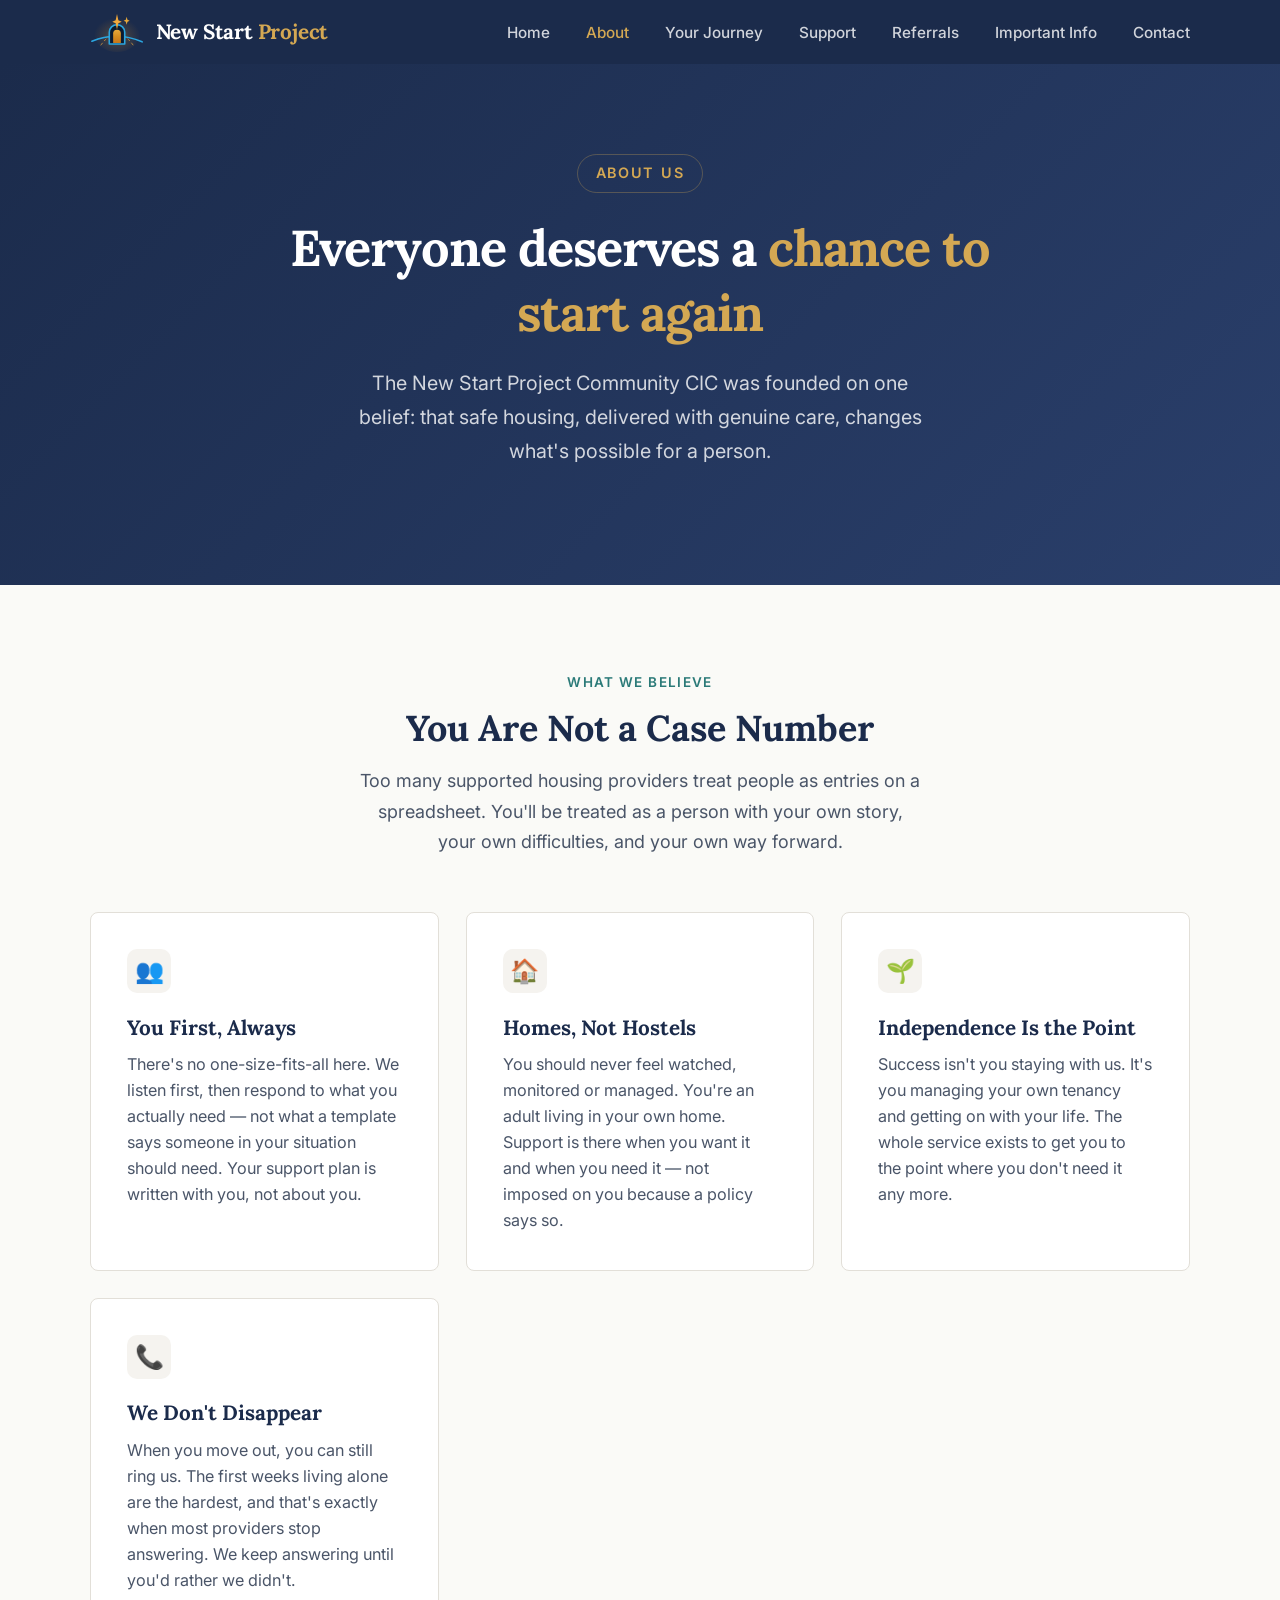
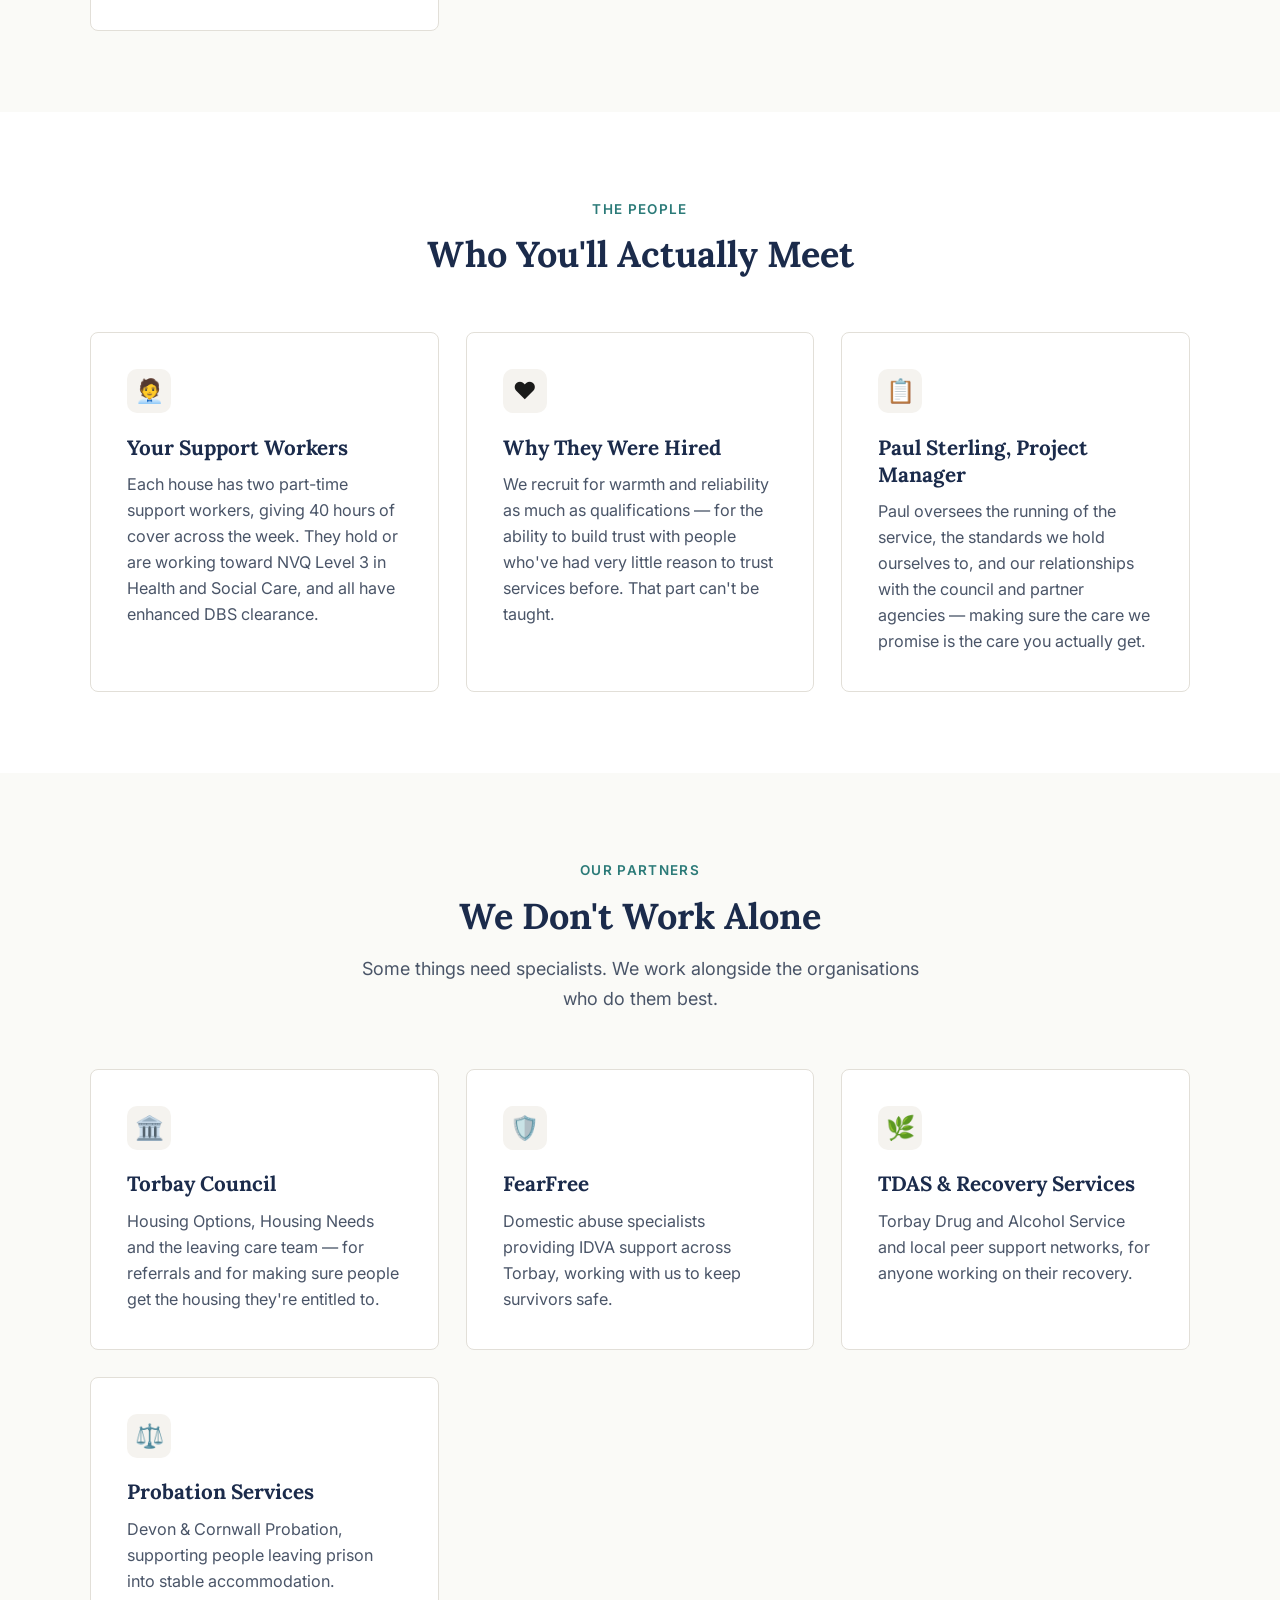
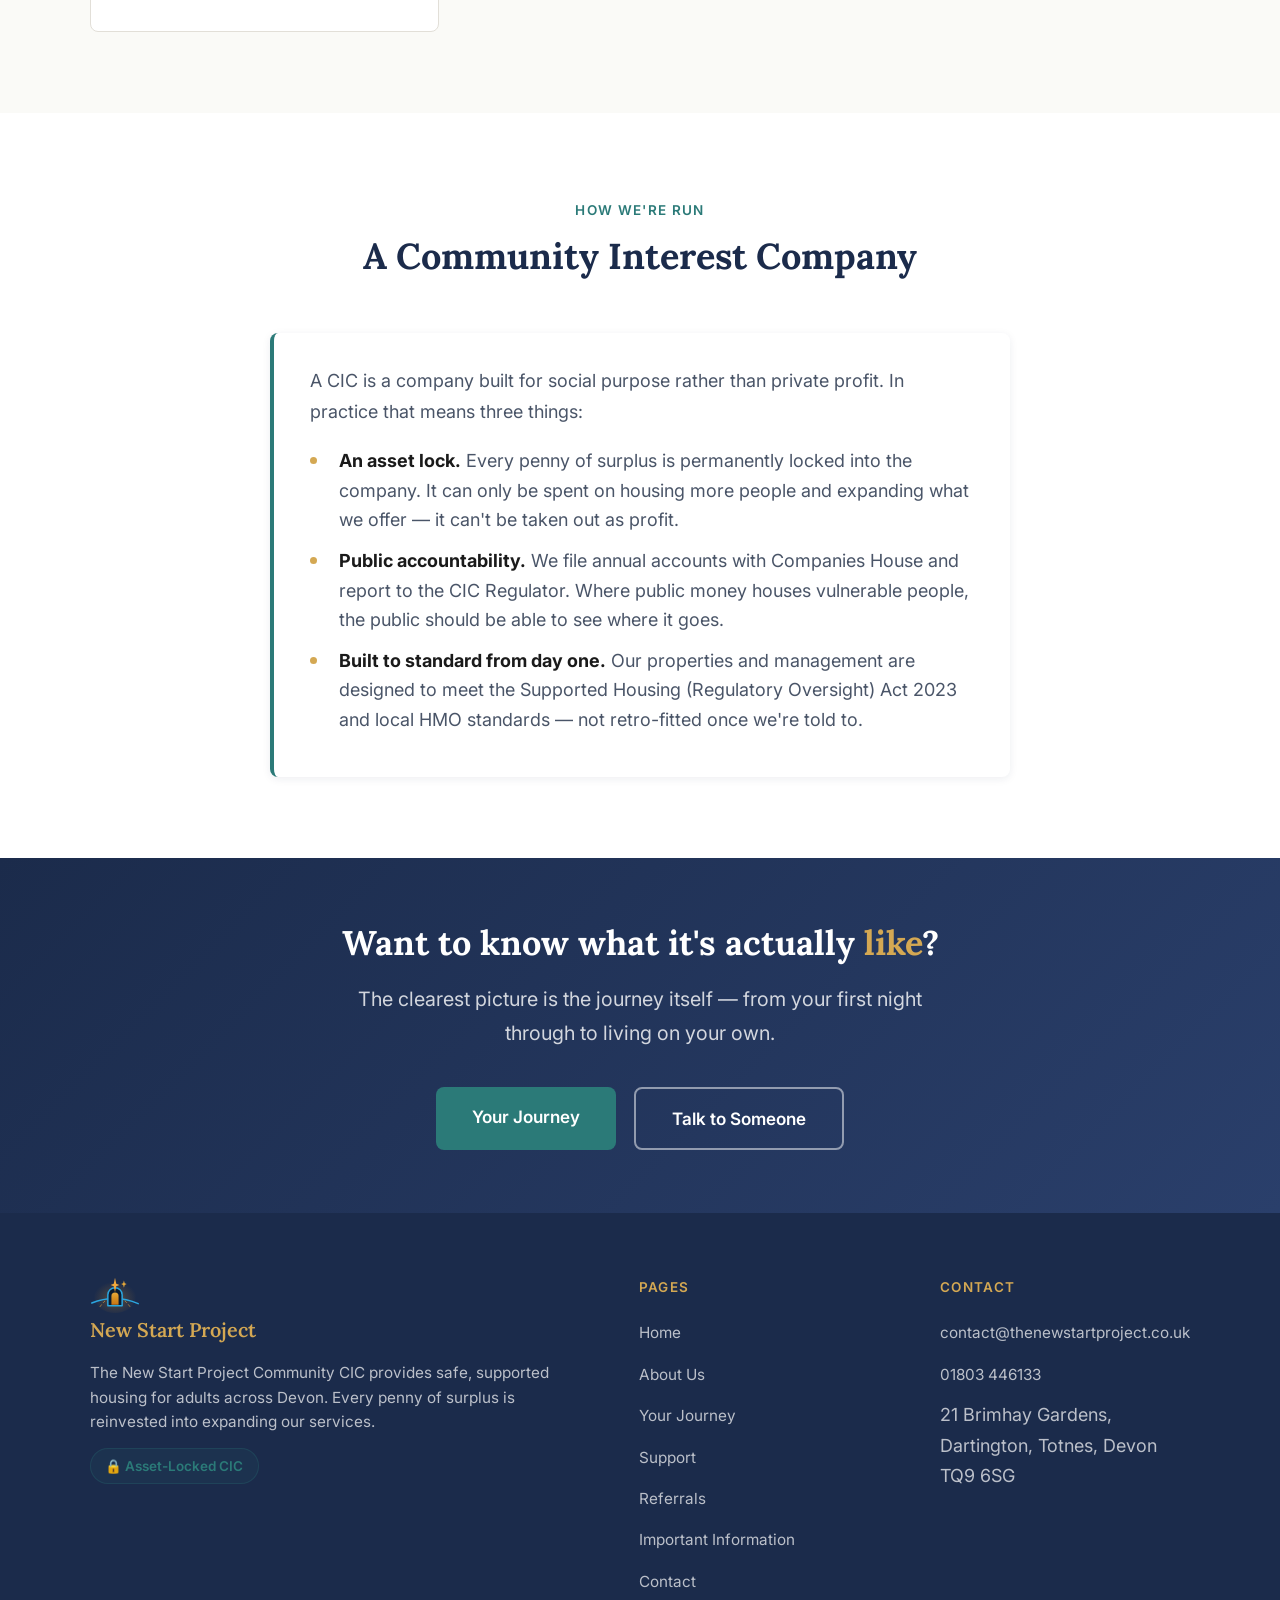
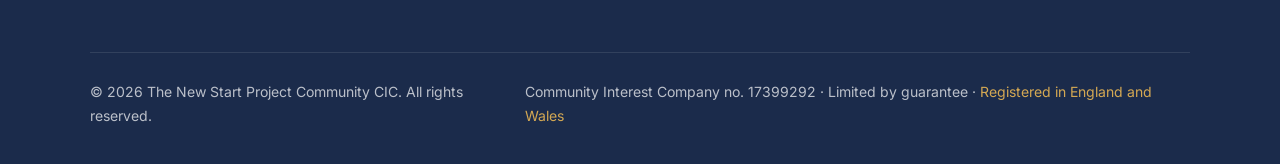
==== about.html @ a20c31a6 "Add files via upload" ====
<!DOCTYPE html>
<html lang="en">
<head>
  <meta charset="UTF-8">
  <meta name="viewport" content="width=device-width, initial-scale=1.0">
  <title>About Us | The New Start Project Community CIC</title>
  <meta name="description" content="Who we are, what we believe, and how we are run. A Community Interest Company providing supported housing for adults across Devon.">
  <link rel="stylesheet" href="style.css">
</head>
<body>

  <nav class="site-nav">
    <div class="nav-inner">
      <a href="index.html" class="nav-brand">
        <img src="logo.svg" alt="" class="brand-mark">
        <span class="brand-text">New Start <span class="brand-accent">Project</span></span>
      </a>
      <button class="nav-toggle" onclick="document.querySelector('.nav-links').classList.toggle('open')" aria-label="Menu">
        <span></span><span></span><span></span>
      </button>
      <ul class="nav-links">
        <li><a href="index.html">Home</a></li>
        <li><a href="about.html" class="active">About</a></li>
        <li><a href="journey.html">Your Journey</a></li>
        <li><a href="services.html">Support</a></li>
        <li><a href="referrals.html">Referrals</a></li>
        <li><a href="important-information.html">Important Info</a></li>
        <li><a href="contact.html">Contact</a></li>
      </ul>
    </div>
  </nav>

  <section class="hero">
    <div class="hero-inner">
      <div class="hero-tag">About Us</div>
      <h1>Everyone deserves a <em>chance to start again</em></h1>
      <p>The New Start Project Community CIC was founded on one belief: that safe housing, delivered with genuine care, changes what's possible for a person.</p>
    </div>
  </section>

  <div class="section">
    <div class="section-inner">
      <div class="section-header">
        <div class="section-label">What We Believe</div>
        <h2>You Are Not a Case Number</h2>
        <p>Too many supported housing providers treat people as entries on a spreadsheet. You'll be treated as a person with your own story, your own difficulties, and your own way forward.</p>
      </div>
      <div class="cards-grid">
        <div class="card">
          <div class="card-icon">👥</div>
          <h3>You First, Always</h3>
          <p>There's no one-size-fits-all here. We listen first, then respond to what you actually need — not what a template says someone in your situation should need. Your support plan is written with you, not about you.</p>
        </div>
        <div class="card">
          <div class="card-icon">🏠</div>
          <h3>Homes, Not Hostels</h3>
          <p>You should never feel watched, monitored or managed. You're an adult living in your own home. Support is there when you want it and when you need it — not imposed on you because a policy says so.</p>
        </div>
        <div class="card">
          <div class="card-icon">🌱</div>
          <h3>Independence Is the Point</h3>
          <p>Success isn't you staying with us. It's you managing your own tenancy and getting on with your life. The whole service exists to get you to the point where you don't need it any more.</p>
        </div>
        <div class="card">
          <div class="card-icon">📞</div>
          <h3>We Don't Disappear</h3>
          <p>When you move out, you can still ring us. The first weeks living alone are the hardest, and that's exactly when most providers stop answering. We keep answering until you'd rather we didn't.</p>
        </div>
      </div>
    </div>
  </div>

  <div class="section section-alt">
    <div class="section-inner">
      <div class="section-header">
        <div class="section-label">The People</div>
        <h2>Who You'll Actually Meet</h2>
      </div>
      <div class="cards-grid">
        <div class="card">
          <div class="card-icon">🧑‍💼</div>
          <h3>Your Support Workers</h3>
          <p>Each house has two part-time support workers, giving 40 hours of cover across the week. They hold or are working toward NVQ Level 3 in Health and Social Care, and all have enhanced DBS clearance.</p>
        </div>
        <div class="card">
          <div class="card-icon">❤️</div>
          <h3>Why They Were Hired</h3>
          <p>We recruit for warmth and reliability as much as qualifications — for the ability to build trust with people who've had very little reason to trust services before. That part can't be taught.</p>
        </div>
        <div class="card">
          <div class="card-icon">📋</div>
          <h3>Paul Sterling, Project Manager</h3>
          <p>Paul oversees the running of the service, the standards we hold ourselves to, and our relationships with the council and partner agencies — making sure the care we promise is the care you actually get.</p>
        </div>
      </div>
    </div>
  </div>

  <div class="section">
    <div class="section-inner">
      <div class="section-header">
        <div class="section-label">Our Partners</div>
        <h2>We Don't Work Alone</h2>
        <p>Some things need specialists. We work alongside the organisations who do them best.</p>
      </div>
      <div class="cards-grid">
        <div class="card">
          <div class="card-icon">🏛️</div>
          <h3>Torbay Council</h3>
          <p>Housing Options, Housing Needs and the leaving care team — for referrals and for making sure people get the housing they're entitled to.</p>
        </div>
        <div class="card">
          <div class="card-icon">🛡️</div>
          <h3>FearFree</h3>
          <p>Domestic abuse specialists providing IDVA support across Torbay, working with us to keep survivors safe.</p>
        </div>
        <div class="card">
          <div class="card-icon">🌿</div>
          <h3>TDAS &amp; Recovery Services</h3>
          <p>Torbay Drug and Alcohol Service and local peer support networks, for anyone working on their recovery.</p>
        </div>
        <div class="card">
          <div class="card-icon">⚖️</div>
          <h3>Probation Services</h3>
          <p>Devon &amp; Cornwall Probation, supporting people leaving prison into stable accommodation.</p>
        </div>
      </div>
    </div>
  </div>

  <div class="section section-alt">
    <div class="section-inner">
      <div class="section-header">
        <div class="section-label">How We're Run</div>
        <h2>A Community Interest Company</h2>
      </div>
      <div class="callout">
        <p>A CIC is a company built for social purpose rather than private profit. In practice that means three things:</p>
        <ul class="stage-list">
          <li><strong>An asset lock.</strong> Every penny of surplus is permanently locked into the company. It can only be spent on housing more people and expanding what we offer — it can't be taken out as profit.</li>
          <li><strong>Public accountability.</strong> We file annual accounts with Companies House and report to the CIC Regulator. Where public money houses vulnerable people, the public should be able to see where it goes.</li>
          <li><strong>Built to standard from day one.</strong> Our properties and management are designed to meet the Supported Housing (Regulatory Oversight) Act 2023 and local HMO standards — not retro-fitted once we're told to.</li>
        </ul>
      </div>
    </div>
  </div>

  <section class="hero" style="padding: 3.5rem 0;">
    <div class="hero-inner">
      <h2>Want to know what it's actually <em>like</em>?</h2>
      <p>The clearest picture is the journey itself — from your first night through to living on your own.</p>
      <div class="hero-buttons">
        <a href="journey.html" class="hero-cta">Your Journey</a>
        <a href="contact.html" class="hero-cta-outline">Talk to Someone</a>
      </div>
    </div>
  </section>

  <footer class="site-footer">
    <div class="footer-inner">
      <div class="footer-grid">
        <div>
          <div class="footer-brand">
            <img src="logo.svg" alt="" class="brand-mark">
            <span>New Start <span class="brand-accent">Project</span></span>
          </div>
          <p class="footer-desc">The New Start Project Community CIC provides safe, supported housing for adults across Devon. Every penny of surplus is reinvested into expanding our services.</p>
          <div class="cic-badge" style="margin-top: 0.75rem;">🔒 Asset-Locked CIC</div>
        </div>
        <div>
          <div class="footer-heading">Pages</div>
          <ul class="footer-links">
            <li><a href="index.html">Home</a></li>
            <li><a href="about.html">About Us</a></li>
            <li><a href="journey.html">Your Journey</a></li>
            <li><a href="services.html">Support</a></li>
            <li><a href="referrals.html">Referrals</a></li>
            <li><a href="important-information.html">Important Information</a></li>
            <li><a href="contact.html">Contact</a></li>
          </ul>
        </div>
        <div>
          <div class="footer-heading">Contact</div>
          <ul class="footer-links">
            <li><a href="mailto:contact@thenewstartproject.co.uk">contact@thenewstartproject.co.uk</a></li>
            <li><a href="tel:01803446133">01803 446133</a></li>
            <li>21 Brimhay Gardens, Dartington, Totnes, Devon TQ9 6SG</li>
          </ul>
        </div>
      </div>
      <div class="footer-bottom">
        <div>&copy; 2026 The New Start Project Community CIC. All rights reserved.</div>
        <div>Community Interest Company no. 17399292 &middot; Limited by guarantee &middot; <span>Registered in England and Wales</span></div>
      </div>
    </div>
  </footer>

</body>
</html>
---- style.css ----
/* ========================================
   The New Start Project — Core Styles
   Adapted from Employment Law Simplified
   ======================================== */

@import url('https://fonts.googleapis.com/css2?family=Lora:wght@400;500;600;700&family=Inter:wght@400;500;600&display=swap');

:root {
  --navy: #1B2B4B;
  --navy-light: #2A3F6B;
  --teal: #2B7A78;
  --teal-light: #3AAFA9;
  --gold: #D4A853;
  --warm-bg: #FAFAF7;
  --warm-card: #F5F3EF;
  --text-primary: #1A1A1A;
  --text-secondary: #4A5568;
  --text-light: #718096;
  --white: #FFFFFF;
  --border: #E2DFD8;
  --shadow: 0 2px 8px rgba(27,43,75,0.08);
  --shadow-lg: 0 8px 24px rgba(27,43,75,0.12);
  --radius: 8px;
  --max-width: 1100px;
}

*, *::before, *::after { box-sizing: border-box; margin: 0; padding: 0; }
html { font-size: 18px; scroll-behavior: smooth; }

body {
  font-family: 'Inter', -apple-system, BlinkMacSystemFont, sans-serif;
  color: var(--text-primary);
  background: var(--warm-bg);
  line-height: 1.7;
  -webkit-font-smoothing: antialiased;
}

h1, h2, h3, h4 { font-family: 'Lora', Georgia, serif; line-height: 1.3; color: var(--navy); }
a { color: var(--teal); text-decoration: none; transition: color 0.2s; }
a:hover { color: var(--teal-light); }
img { max-width: 100%; height: auto; }

/* ---- NAV ---- */

.site-nav {
  background: var(--navy);
  padding: 0 2rem;
  position: sticky;
  top: 0;
  z-index: 100;
}

.nav-inner {
  max-width: var(--max-width);
  margin: 0 auto;
  display: flex;
  align-items: center;
  justify-content: space-between;
  height: 64px;
}

.nav-brand {
  font-family: 'Lora', Georgia, serif;
  color: var(--white);
  font-size: 1.15rem;
  font-weight: 600;
  text-decoration: none;
}

.nav-brand span { color: var(--gold); }

.nav-links { display: flex; gap: 2rem; list-style: none; }

.nav-links a {
  color: rgba(255,255,255,0.8);
  font-size: 0.85rem;
  font-weight: 500;
  transition: color 0.2s;
}

.nav-links a:hover, .nav-links a.active { color: var(--gold); }

.nav-toggle { display: none; background: none; border: none; cursor: pointer; padding: 0.5rem; }
.nav-toggle span { display: block; width: 22px; height: 2px; background: var(--white); margin: 5px 0; }

/* ---- HERO ---- */

.hero {
  background: linear-gradient(135deg, var(--navy) 0%, var(--navy-light) 100%);
  padding: 5rem 2rem 4.5rem;
  text-align: center;
}

.hero-inner { max-width: 720px; margin: 0 auto; }

.hero-tag {
  display: inline-block;
  color: var(--gold);
  font-size: 0.8rem;
  font-weight: 600;
  letter-spacing: 0.12em;
  text-transform: uppercase;
  margin-bottom: 1.2rem;
  border: 1px solid rgba(212,168,83,0.3);
  padding: 0.35rem 1rem;
  border-radius: 20px;
}

.hero h1 {
  color: var(--white);
  font-size: 2.8rem;
  font-weight: 700;
  margin-bottom: 1.2rem;
  letter-spacing: -0.02em;
}

.hero h1 em {
  font-style: normal;
  color: var(--gold);
}

.hero p {
  color: rgba(255,255,255,0.8);
  font-size: 1.1rem;
  line-height: 1.7;
  max-width: 580px;
  margin: 0 auto 2rem;
}

.hero-cta {
  display: inline-block;
  background: var(--teal);
  color: var(--white);
  padding: 0.85rem 2rem;
  border-radius: var(--radius);
  font-weight: 600;
  font-size: 0.95rem;
  transition: background 0.2s, transform 0.2s;
  border: none;
  cursor: pointer;
}

.hero-cta:hover { background: var(--teal-light); color: var(--white); transform: translateY(-1px); }

.hero-cta-outline {
  display: inline-block;
  color: var(--white);
  padding: 0.85rem 2rem;
  border-radius: var(--radius);
  font-weight: 600;
  font-size: 0.95rem;
  border: 2px solid rgba(255,255,255,0.5);
  transition: border-color 0.2s, color 0.2s;
}

.hero-cta-outline:hover { border-color: var(--gold); color: var(--gold); }

.hero-buttons { display: flex; gap: 1rem; justify-content: center; flex-wrap: wrap; }

/* ---- SECTIONS ---- */

.section { padding: 4.5rem 2rem; }
.section-alt { background: var(--white); }
.section-inner { max-width: var(--max-width); margin: 0 auto; }
/* contact.html and referrals.html wrap their content in .container */
.container { max-width: var(--max-width); margin: 0 auto; padding: 0 2rem; }

.section-header { text-align: center; margin-bottom: 3rem; }
.section-header h2 { font-size: 2rem; margin-bottom: 0.8rem; }
.section-header p { color: var(--text-secondary); font-size: 1rem; max-width: 560px; margin: 0 auto; }

.section-label {
  display: inline-block;
  color: var(--teal);
  font-size: 0.75rem;
  font-weight: 600;
  letter-spacing: 0.1em;
  text-transform: uppercase;
  margin-bottom: 0.6rem;
}

/* ---- CARDS ---- */

.cards-grid {
  display: grid;
  grid-template-columns: repeat(auto-fit, minmax(300px, 1fr));
  gap: 1.5rem;
}

.card {
  background: var(--white);
  border: 1px solid var(--border);
  border-radius: var(--radius);
  padding: 2rem;
  transition: box-shadow 0.2s, transform 0.2s;
}

.card:hover { box-shadow: var(--shadow-lg); transform: translateY(-2px); }

.card-icon {
  width: 44px;
  height: 44px;
  background: var(--warm-card);
  border-radius: 10px;
  display: flex;
  align-items: center;
  justify-content: center;
  margin-bottom: 1.2rem;
  font-size: 1.3rem;
}

.card h3 { font-size: 1.15rem; margin-bottom: 0.6rem; color: var(--navy); }
.card p { color: var(--text-secondary); font-size: 0.9rem; line-height: 1.6; }

/* ---- STATS ---- */

.stats-row {
  display: grid;
  grid-template-columns: repeat(auto-fit, minmax(200px, 1fr));
  gap: 1.5rem;
}

.stat { text-align: center; padding: 1.5rem; }
.stat-number { font-family: 'Lora', Georgia, serif; font-size: 2.5rem; font-weight: 700; color: var(--teal); line-height: 1; margin-bottom: 0.25rem; }
.stat-label { color: var(--text-secondary); font-size: 0.85rem; }

/* ---- FEATURES ---- */

.feature-list {
  display: grid;
  grid-template-columns: repeat(auto-fit, minmax(280px, 1fr));
  gap: 2rem;
}

.feature { display: flex; gap: 1rem; }
.feature-marker { flex-shrink: 0; width: 8px; height: 8px; background: var(--teal); border-radius: 50%; margin-top: 0.55rem; }
.feature h4 { font-family: 'Lora', Georgia, serif; font-size: 1rem; margin-bottom: 0.25rem; color: var(--navy); }
.feature p { color: var(--text-secondary); font-size: 0.9rem; margin: 0; line-height: 1.6; }

/* ---- PROCESS STEPS ---- */

.process-steps {
  display: grid;
  grid-template-columns: repeat(auto-fit, minmax(220px, 1fr));
  gap: 1.5rem;
}

.step { text-align: center; padding: 1.5rem; }
.step-number {
  width: 44px; height: 44px;
  background: var(--teal);
  color: var(--white);
  border-radius: 50%;
  display: flex; align-items: center; justify-content: center;
  font-weight: 700; font-family: 'Lora', Georgia, serif;
  font-size: 1.1rem;
  margin: 0 auto 1rem;
}
.step h4 { font-family: 'Lora', Georgia, serif; margin-bottom: 0.5rem; }
.step p { color: var(--text-secondary); font-size: 0.9rem; }

/* ---- CONTACT ---- */

.contact-grid { display: grid; grid-template-columns: 1fr 1fr; gap: 2rem; }

.contact-info-block { display: flex; gap: 1rem; margin-bottom: 1.5rem; }
.contact-icon {
  flex-shrink: 0; width: 44px; height: 44px;
  background: var(--warm-card);
  border-radius: 10px;
  display: flex; align-items: center; justify-content: center;
  font-size: 1.2rem;
}
.contact-info-block h4 { font-family: 'Lora', Georgia, serif; font-size: 0.95rem; margin-bottom: 0.15rem; }
.contact-info-block p { color: var(--text-secondary); font-size: 0.9rem; margin: 0; }

.contact-form input,
.contact-form textarea,
.contact-form select {
  width: 100%; padding: 0.75rem 1rem;
  border: 1px solid var(--border); border-radius: var(--radius);
  font-family: inherit; font-size: 0.95rem;
  margin-bottom: 1rem; background: var(--white);
}
.contact-form input:focus, .contact-form textarea:focus, .contact-form select:focus { outline: none; border-color: var(--teal); }
.contact-form textarea { min-height: 120px; resize: vertical; }

/* ---- FOOTER ---- */

.site-footer {
  background: var(--navy);
  color: rgba(255,255,255,0.7);
  padding: 3.5rem 2rem 2rem;
}

.footer-inner { max-width: var(--max-width); margin: 0 auto; }

.footer-grid {
  display: grid;
  grid-template-columns: 2fr 1fr 1fr;
  gap: 3rem;
  margin-bottom: 2.5rem;
}

.footer-brand {
  font-family: 'Lora', Georgia, serif;
  font-size: 1.1rem; font-weight: 600;
  color: var(--white); margin-bottom: 0.8rem;
}
.footer-brand span { color: var(--gold); }
.footer-desc { font-size: 0.85rem; line-height: 1.6; }

.footer-heading {
  font-family: 'Inter', sans-serif;
  font-size: 0.75rem; font-weight: 600;
  letter-spacing: 0.1em; text-transform: uppercase;
  color: var(--gold); margin-bottom: 1rem;
}

.footer-links { list-style: none; }
.footer-links li { margin-bottom: 0.6rem; }
.footer-links a { color: rgba(255,255,255,0.7); font-size: 0.85rem; }
.footer-links a:hover { color: var(--gold); }

.footer-bottom {
  border-top: 1px solid rgba(255,255,255,0.1);
  padding-top: 1.5rem;
  display: flex; justify-content: space-between;
  font-size: 0.78rem;
}
.footer-bottom span { color: var(--gold); }

.cic-badge {
  display: inline-flex; align-items: center; gap: 0.4rem;
  background: rgba(43,122,120,0.1);
  border: 1px solid rgba(43,122,120,0.25);
  color: var(--teal);
  padding: 0.3rem 0.8rem; border-radius: 50px;
  font-size: 0.75rem; font-weight: 600;
}

/* ---- RESPONSIVE ---- */

@media (max-width: 768px) {
  html { font-size: 16px; }
  .nav-links { display: none; }
  .nav-toggle { display: block; }
  .nav-links.open {
    display: flex; flex-direction: column;
    position: absolute; top: 64px; left: 0; right: 0;
    background: var(--navy);
    padding: 1rem 2rem 1.5rem; gap: 0.8rem;
    border-top: 1px solid rgba(255,255,255,0.1);
  }
  .hero { padding: 3.5rem 1.5rem 3rem; }
  .hero h1 { font-size: 2rem; }
  .section { padding: 3rem 1.5rem; }
  .cards-grid { grid-template-columns: 1fr; }
  .contact-grid { grid-template-columns: 1fr; }
  .footer-grid { grid-template-columns: 1fr; }
  .footer-bottom { flex-direction: column; gap: 0.5rem; }
}

/* ---- LEGACY NAV SUPPORT ---- */
header { background: var(--navy); position: sticky; top: 0; z-index: 100; }
.nav-container { max-width: var(--max-width); margin: 0 auto; padding: 0 2rem; display: flex; align-items: center; justify-content: space-between; height: 64px; }
.logo { display: flex; align-items: center; gap: 0.75rem; text-decoration: none; }
.logo-icon { width: 38px; height: 38px; background: var(--gold); border-radius: 50%; display: flex; align-items: center; justify-content: center; font-weight: 800; color: var(--navy); font-size: 1.1rem; }
.logo-text { color: var(--white); font-family: 'Lora', Georgia, serif; font-weight: 600; font-size: 1.15rem; }
.logo-text span { color: var(--gold); }
nav ul { display: flex; gap: 2rem; list-style: none; }
nav a { color: rgba(255,255,255,0.8); font-size: 0.85rem; font-weight: 500; }
nav a:hover, nav a.active { color: var(--gold); }

/* ---- LEGACY LAYOUT SUPPORT ---- */
.hero-badge { display: inline-block; color: var(--gold); font-size: 0.8rem; font-weight: 600; letter-spacing: 0.12em; text-transform: uppercase; margin-bottom: 1.2rem; border: 1px solid rgba(212,168,83,0.3); padding: 0.35rem 1rem; border-radius: 20px; }
.btn { display: inline-block; padding: 0.85rem 2rem; border-radius: var(--radius); font-weight: 600; font-size: 0.95rem; cursor: pointer; border: none; text-decoration: none; }
.btn-primary { background: var(--teal); color: var(--white); }
.btn-primary:hover { background: var(--teal-light); color: var(--white); }
.btn-outline { background: transparent; color: var(--white); border: 2px solid rgba(255,255,255,0.5); }
.btn-outline:hover { border-color: var(--gold); color: var(--gold); }
.btn-group { display: flex; gap: 1rem; justify-content: center; flex-wrap: wrap; }
/* :not(.hero) is essential. Without it this rule outranks .hero
   (specificity 0,1,1 vs 0,1,0) and paints the navy hero white,
   making the white hero heading invisible on every page. */
section:nth-child(even):not(.hero) { background: var(--white); }
.card-grid { display: grid; grid-template-columns: repeat(auto-fit, minmax(300px, 1fr)); gap: 1.5rem; margin-top: 2rem; }
footer ul { list-style: none; }
footer li { margin-bottom: 0.6rem; }
footer li a { color: rgba(255,255,255,0.7); font-size: 0.85rem; }
footer li a:hover { color: var(--gold); }
footer h4 { color: var(--gold); font-family: 'Inter', sans-serif; font-size: 0.75rem; font-weight: 600; letter-spacing: 0.1em; text-transform: uppercase; margin-bottom: 1rem; }
.footer-grid { display: grid; grid-template-columns: 2fr 1fr 1fr; gap: 3rem; margin-bottom: 2.5rem; }
.footer-bottom { border-top: 1px solid rgba(255,255,255,0.1); padding-top: 1.5rem; display: flex; justify-content: space-between; font-size: 0.78rem; }
.footer-bottom span { color: var(--gold); }
.footer-brand p { font-size: 0.85rem; margin-top: 0.75rem; line-height: 1.6; }

/* ==========================================================
   Added: logo/brand mark, resident journey, callouts
   ========================================================== */

/* ---- Brand mark ---- */
.nav-brand { display: flex; align-items: center; gap: 0.65rem; text-decoration: none; }
/* The brand mark is wider than tall (168x126 viewBox), so it needs a
   landscape slot rather than the old square one. */
.brand-mark { width: 54px; height: 40px; display: block; flex-shrink: 0; object-fit: contain; }
/* .nav-brand span is already gold elsewhere, so these need equal-or-higher
   specificity to keep the first two words white. */
.nav-brand .brand-text { font-family: 'Lora', Georgia, serif; font-weight: 700; font-size: 1.15rem; color: var(--white); letter-spacing: -0.01em; }
.nav-brand .brand-accent, .footer-brand .brand-accent { color: var(--gold); }
/* FOOTER BACKGROUND FIX
   contact.html and referrals.html use a plain <footer> element, but the navy
   background was only ever defined on .site-footer. That left white footer
   text sitting on the cream page background, effectively invisible.
   This styles the bare element so both conventions work. */
footer {
  background: var(--navy);
  color: rgba(255,255,255,0.7);
  padding: 3.5rem 2rem 2rem;
}
footer p { color: rgba(255,255,255,0.7); }
footer .container { padding: 0; }

/* Do NOT make .footer-brand a flex row: the older markup uses it as a
   stacked column holding a logo and a paragraph. Only the inline mark
   inside it is sized here. */
.footer-brand .brand-mark { width: 50px; height: 37px; }

/* The .footer-brand column is Lora 600 for the wordmark, but the description
   paragraph inside it must not inherit that bold serif. */
.footer-brand p {
  font-family: 'Inter', Arial, sans-serif;
  font-weight: 400;
  font-size: 0.85rem;
  line-height: 1.6;
  color: rgba(255,255,255,0.7);
}

/* Footer logo badge: show the real logo instead of the "NS" text circle. */
.logo-icon {
  background: url("logo.svg") center / contain no-repeat;
  border-radius: 0;
  color: transparent;
  font-size: 0;
  width: 54px;
  height: 40px;
  flex-shrink: 0;
}

/* ---- Callout ---- */
.callout {
  background: var(--white);
  border-left: 4px solid var(--teal);
  border-radius: var(--radius);
  padding: 1.75rem 2rem;
  box-shadow: var(--shadow);
  max-width: var(--content-width, 740px);
  margin: 0 auto;
}
.callout p { color: var(--text-secondary); margin-bottom: 1rem; line-height: 1.75; }
.callout p:last-child { margin-bottom: 0; }
.callout strong { color: var(--text-primary); }
.callout-link a { color: var(--teal); font-weight: 600; text-decoration: none; }
.callout-link a:hover { color: var(--teal-light); }

/* ---- Journey stages ---- */
.stage {
  display: grid;
  grid-template-columns: 64px 1fr;
  gap: 1.5rem;
  background: var(--white);
  border: 1px solid var(--border);
  border-radius: var(--radius);
  padding: 2rem;
  margin-bottom: 1.25rem;
  box-shadow: var(--shadow);
}
.stage-num {
  width: 52px; height: 52px;
  border-radius: 50%;
  background: var(--teal);
  color: var(--white);
  font-family: 'Lora', Georgia, serif;
  font-size: 1.5rem;
  font-weight: 700;
  display: flex; align-items: center; justify-content: center;
}
.stage-body h3 { font-size: 1.4rem; margin-bottom: 0.5rem; color: var(--navy); }
.stage-lead { color: var(--teal); font-weight: 600; font-size: 1.05rem; margin-bottom: 0.85rem; }
.stage-body p { color: var(--text-secondary); line-height: 1.75; margin-bottom: 1rem; }
.stage-list { list-style: none; padding: 0; margin: 0; }
.stage-list li {
  position: relative;
  padding-left: 1.6rem;
  margin-bottom: 0.6rem;
  color: var(--text-secondary);
  line-height: 1.65;
}
.stage-list li::before {
  content: "";
  position: absolute;
  left: 0; top: 0.62em;
  width: 7px; height: 7px;
  border-radius: 50%;
  background: var(--gold);
}
.stage-list strong { color: var(--text-primary); }

/* ---- Support level hours ---- */
.level-hours {
  color: var(--teal);
  font-weight: 700;
  font-size: 0.88rem;
  letter-spacing: 0.02em;
  margin-bottom: 0.6rem;
}

/* ---- Small print note ---- */
.note {
  max-width: var(--content-width, 740px);
  margin: 2rem auto 0;
  text-align: center;
  color: var(--text-light);
  font-size: 0.92rem;
  line-height: 1.7;
}
.note a { color: var(--teal); font-weight: 600; text-decoration: none; }
.note a:hover { color: var(--teal-light); }

/* ---- Mini stage strip (homepage) ---- */
.mini-stages {
  display: grid;
  grid-template-columns: repeat(auto-fit, minmax(180px, 1fr));
  gap: 1rem;
}
.mini-stage {
  background: var(--white);
  border: 1px solid var(--border);
  border-radius: var(--radius);
  padding: 1.5rem 1.25rem;
  text-align: center;
  display: flex;
  flex-direction: column;
  align-items: center;
  gap: 0.4rem;
}
.mini-num {
  width: 34px; height: 34px;
  border-radius: 50%;
  background: var(--navy);
  color: var(--gold);
  font-weight: 700;
  font-size: 0.95rem;
  display: flex; align-items: center; justify-content: center;
  margin-bottom: 0.35rem;
}
.mini-stage strong { color: var(--navy); font-size: 1rem; }
.mini-stage span:last-child { color: var(--text-light); font-size: 0.86rem; line-height: 1.5; }

/* ---- Hero closing bands use h2 ---- */
.hero h2 {
  color: var(--white);
  font-size: 1.9rem;
  margin-bottom: 1rem;
  line-height: 1.3;
}
.hero h2 em { font-style: normal; color: var(--gold); }

/* ---- Narrow screens ---- */
@media (max-width: 640px) {
  .stage { grid-template-columns: 1fr; gap: 1rem; padding: 1.5rem; }
  .callout { padding: 1.35rem 1.4rem; }
  .brand-text { font-size: 1rem; }
}

/* --- Photo band: full-bleed image strip sitting directly beneath the navy hero --- */
.photo-band {
  line-height: 0;
  background: var(--navy);
}
.photo-band img {
  display: block;
  width: 100%;
  height: auto;
  /* Matches the image's own 2000x640 shape, so nothing is ever cropped. */
  aspect-ratio: 25 / 8;
}

/* --- Splash landing page: fixed opening page, image + statement --- */
.splash {
  position: relative;
  min-height: 100vh;
  display: flex;
  flex-direction: column;
  justify-content: center;
  align-items: center;
  padding: 3rem 1.5rem 5.5rem;
  background-image: url("splash-bg.jpg");
  background-size: cover;
  background-position: center 45%;
  background-repeat: no-repeat;
  background-color: var(--navy);
  box-sizing: border-box;
}
.splash-overlay {
  position: absolute;
  inset: 0;
  background: linear-gradient(180deg, rgba(27, 43, 75, 0.90) 0%, rgba(27, 43, 75, 0.82) 45%, rgba(27, 43, 75, 0.92) 100%);
}
.splash-inner {
  position: relative;
  z-index: 1;
  max-width: 760px;
  width: 100%;
  text-align: center;
}
.splash-brand {
  display: flex;
  flex-direction: column;
  align-items: center;
  gap: 0.9rem;
  margin-bottom: 2.25rem;
}
.splash-mark {
  width: 96px;
  height: 72px;
  object-fit: contain;
}
.splash-brandname {
  font-family: Georgia, 'Times New Roman', serif;
  font-size: 1.7rem;
  letter-spacing: 0.02em;
  color: #FFFFFF;
}
.splash-statement {
  font-family: Georgia, 'Times New Roman', serif;
  font-size: 1.5rem;
  line-height: 1.55;
  color: #FFFFFF;
  margin: 0 auto 2.25rem;
  max-width: 700px;
}
.splash-services {
  list-style: none;
  padding: 0;
  margin: 0 auto 2.5rem;
  display: inline-flex;
  flex-direction: column;
  gap: 0.55rem;
  text-align: left;
}
.splash-services li {
  position: relative;
  padding-left: 1.5rem;
  font-size: 1.02rem;
  color: rgba(255, 255, 255, 0.88);
}
.splash-services li::before {
  content: "";
  position: absolute;
  left: 0;
  top: 0.55em;
  width: 8px;
  height: 8px;
  border-radius: 50%;
  background: var(--gold);
}
.splash-buttons {
  display: flex;
  flex-wrap: wrap;
  gap: 0.85rem;
  justify-content: center;
}
.splash-cta,
.splash-cta-outline {
  display: inline-block;
  padding: 0.85rem 1.6rem;
  border-radius: var(--radius);
  font-weight: 600;
  font-size: 0.98rem;
  text-decoration: none;
  transition: opacity 0.15s ease;
}
.splash-cta {
  background: var(--teal-light);
  color: #10261F;
}
.splash-cta-outline {
  border: 1.5px solid rgba(255, 255, 255, 0.55);
  color: #FFFFFF;
}
.splash-cta:hover,
.splash-cta-outline:hover { opacity: 0.85; }
.splash-foot {
  position: absolute;
  z-index: 1;
  bottom: 1.4rem;
  left: 0;
  right: 0;
  display: flex;
  flex-wrap: wrap;
  gap: 0.4rem 1.5rem;
  justify-content: center;
  padding: 0 1.5rem;
  font-size: 0.82rem;
  color: rgba(255, 255, 255, 0.72);
  text-align: center;
}
.splash-foot a {
  color: rgba(255, 255, 255, 0.86);
  text-decoration: none;
}
.splash-foot a:hover { text-decoration: underline; }
@media (max-width: 700px) {
  .splash { padding: 2.5rem 1.25rem 6.5rem; }
  .splash-statement { font-size: 1.2rem; }
  .splash-mark { width: 78px; height: 58px; }
  .splash-brandname { font-size: 1.4rem; }
  .splash-buttons { flex-direction: column; align-items: stretch; }
  .splash-cta, .splash-cta-outline { text-align: center; }
}
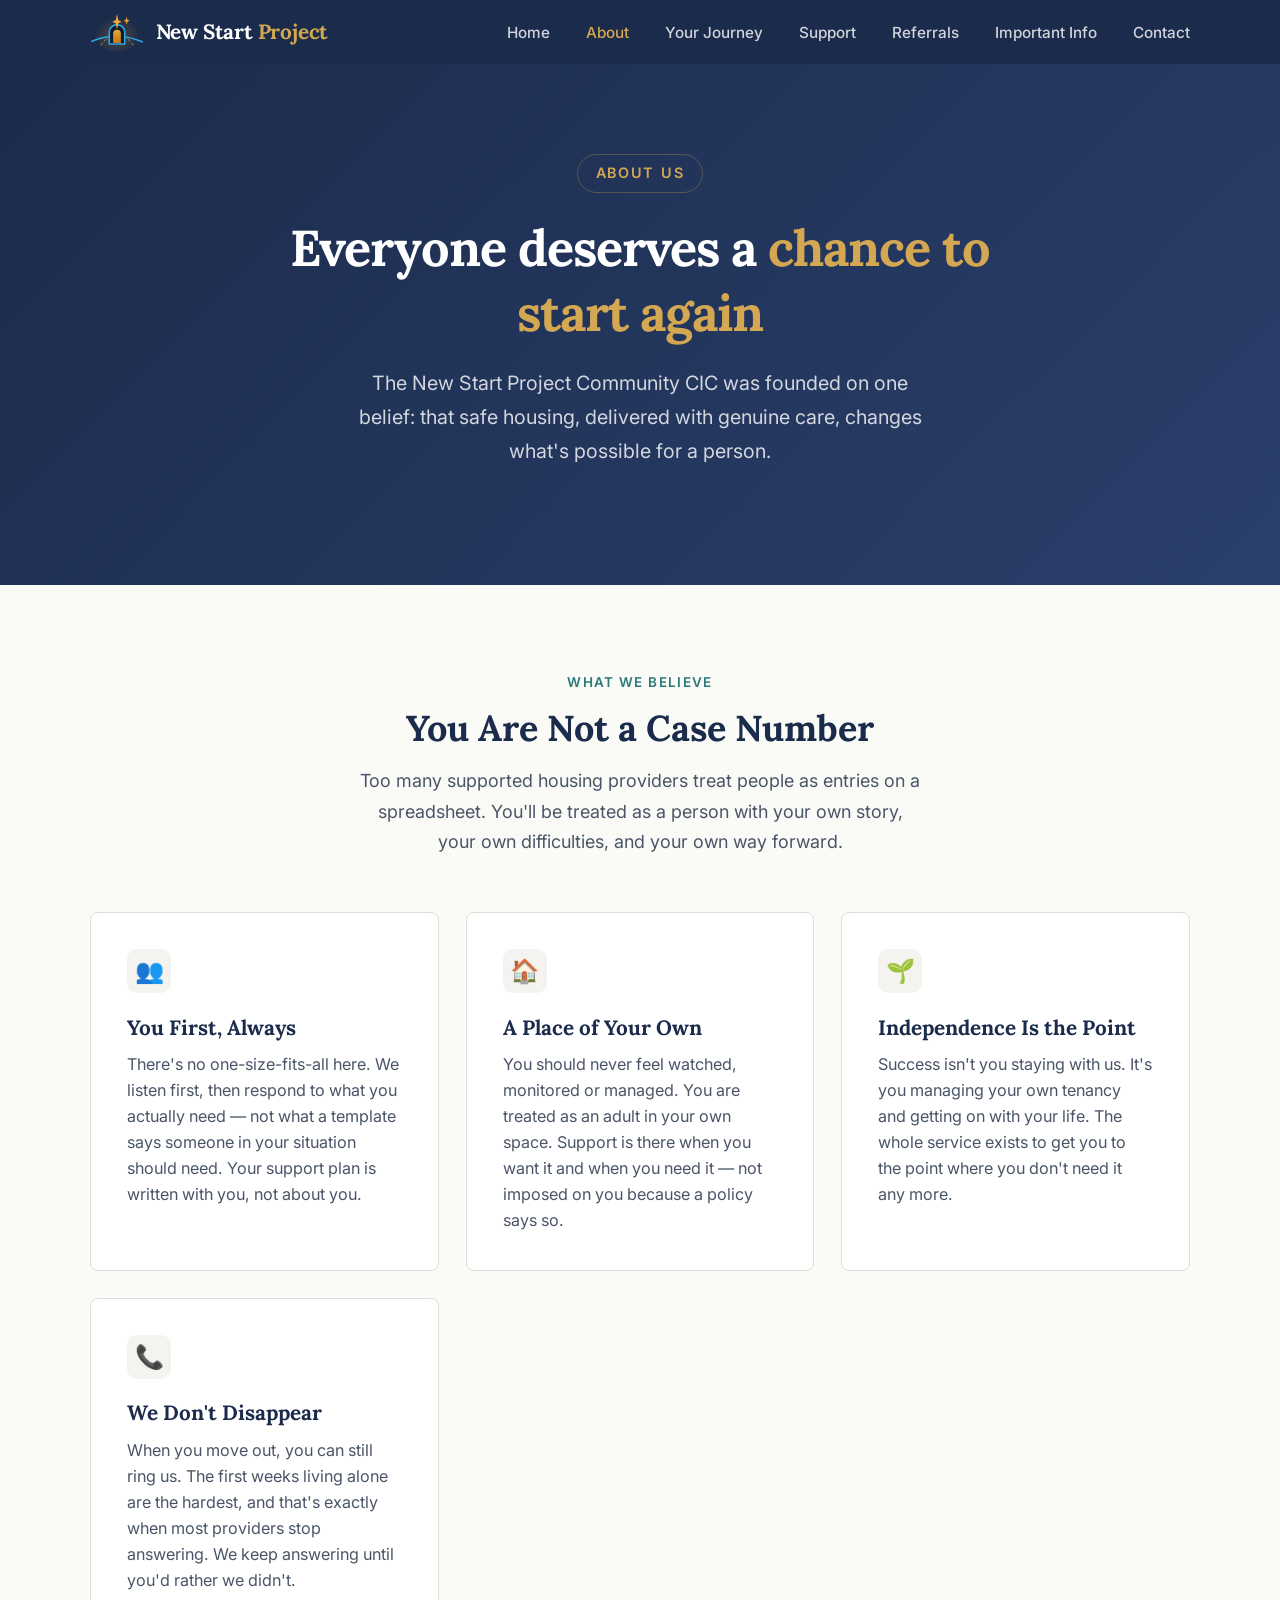
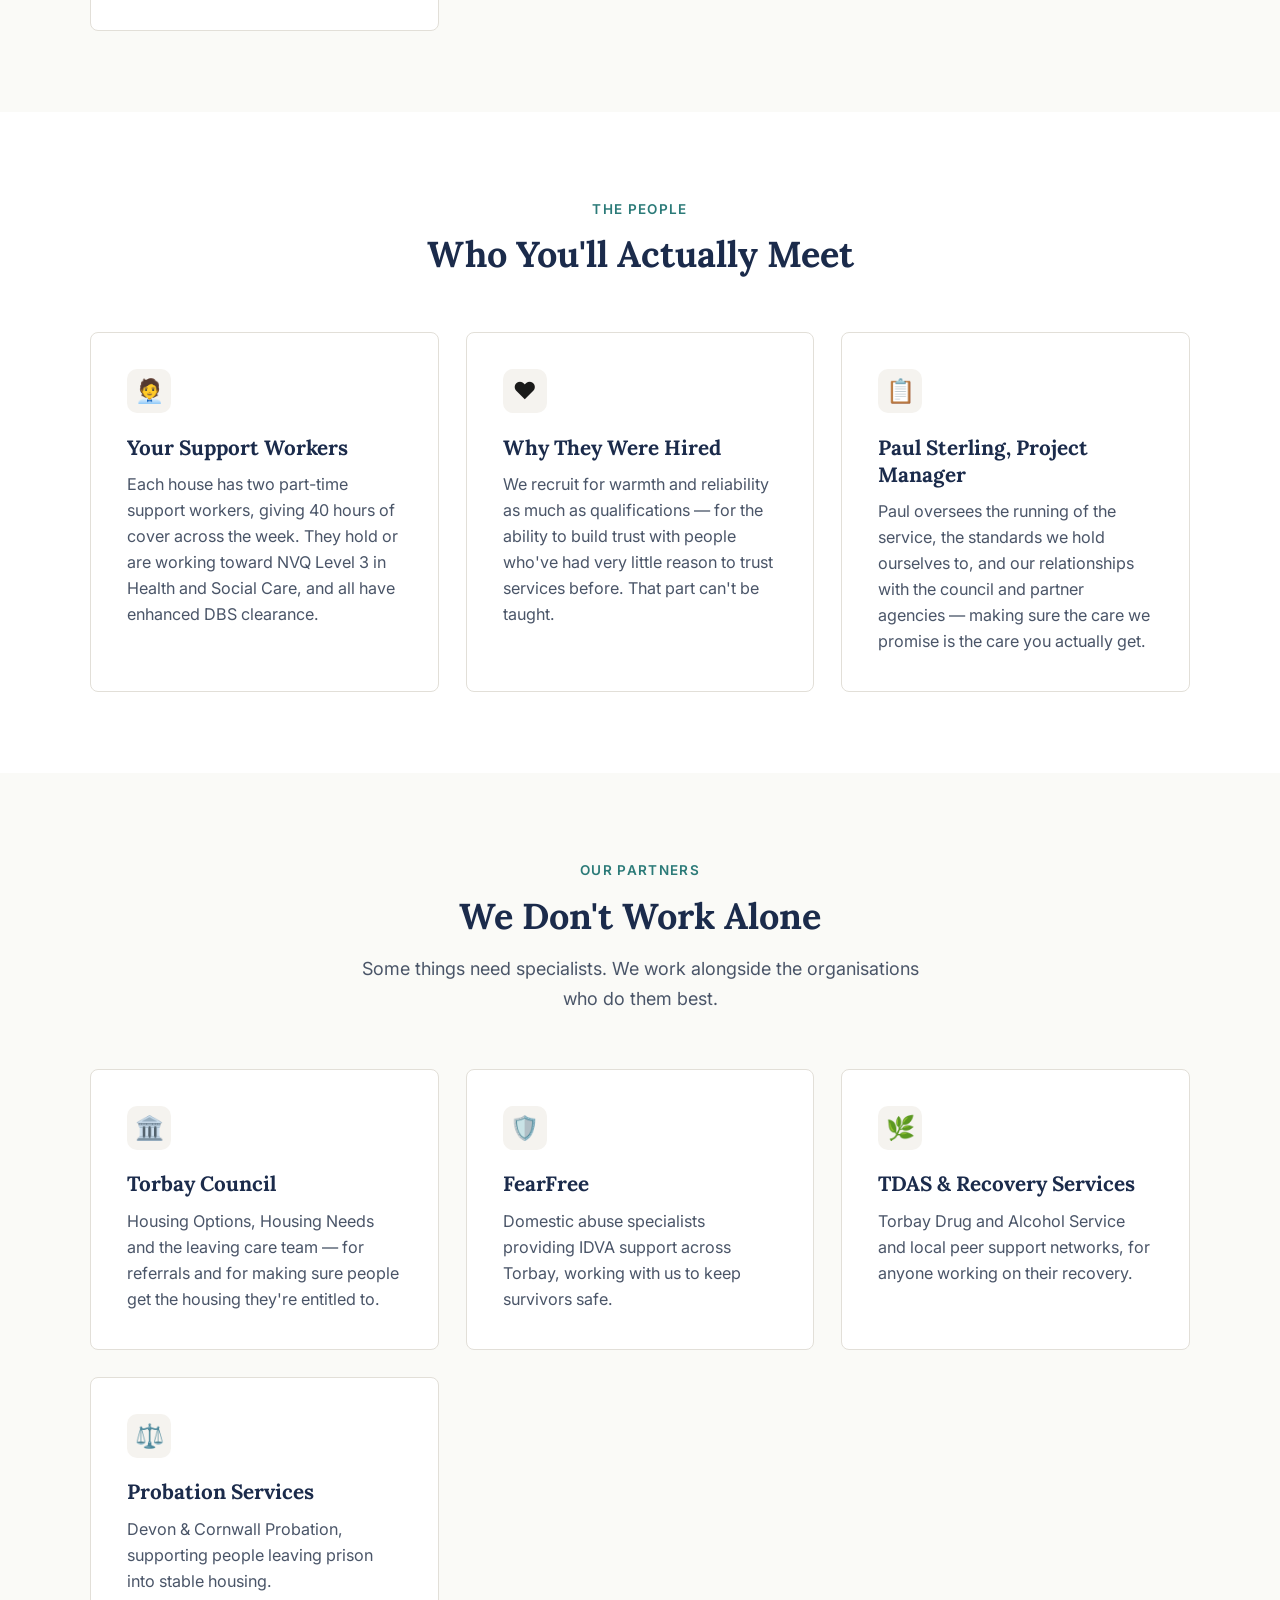
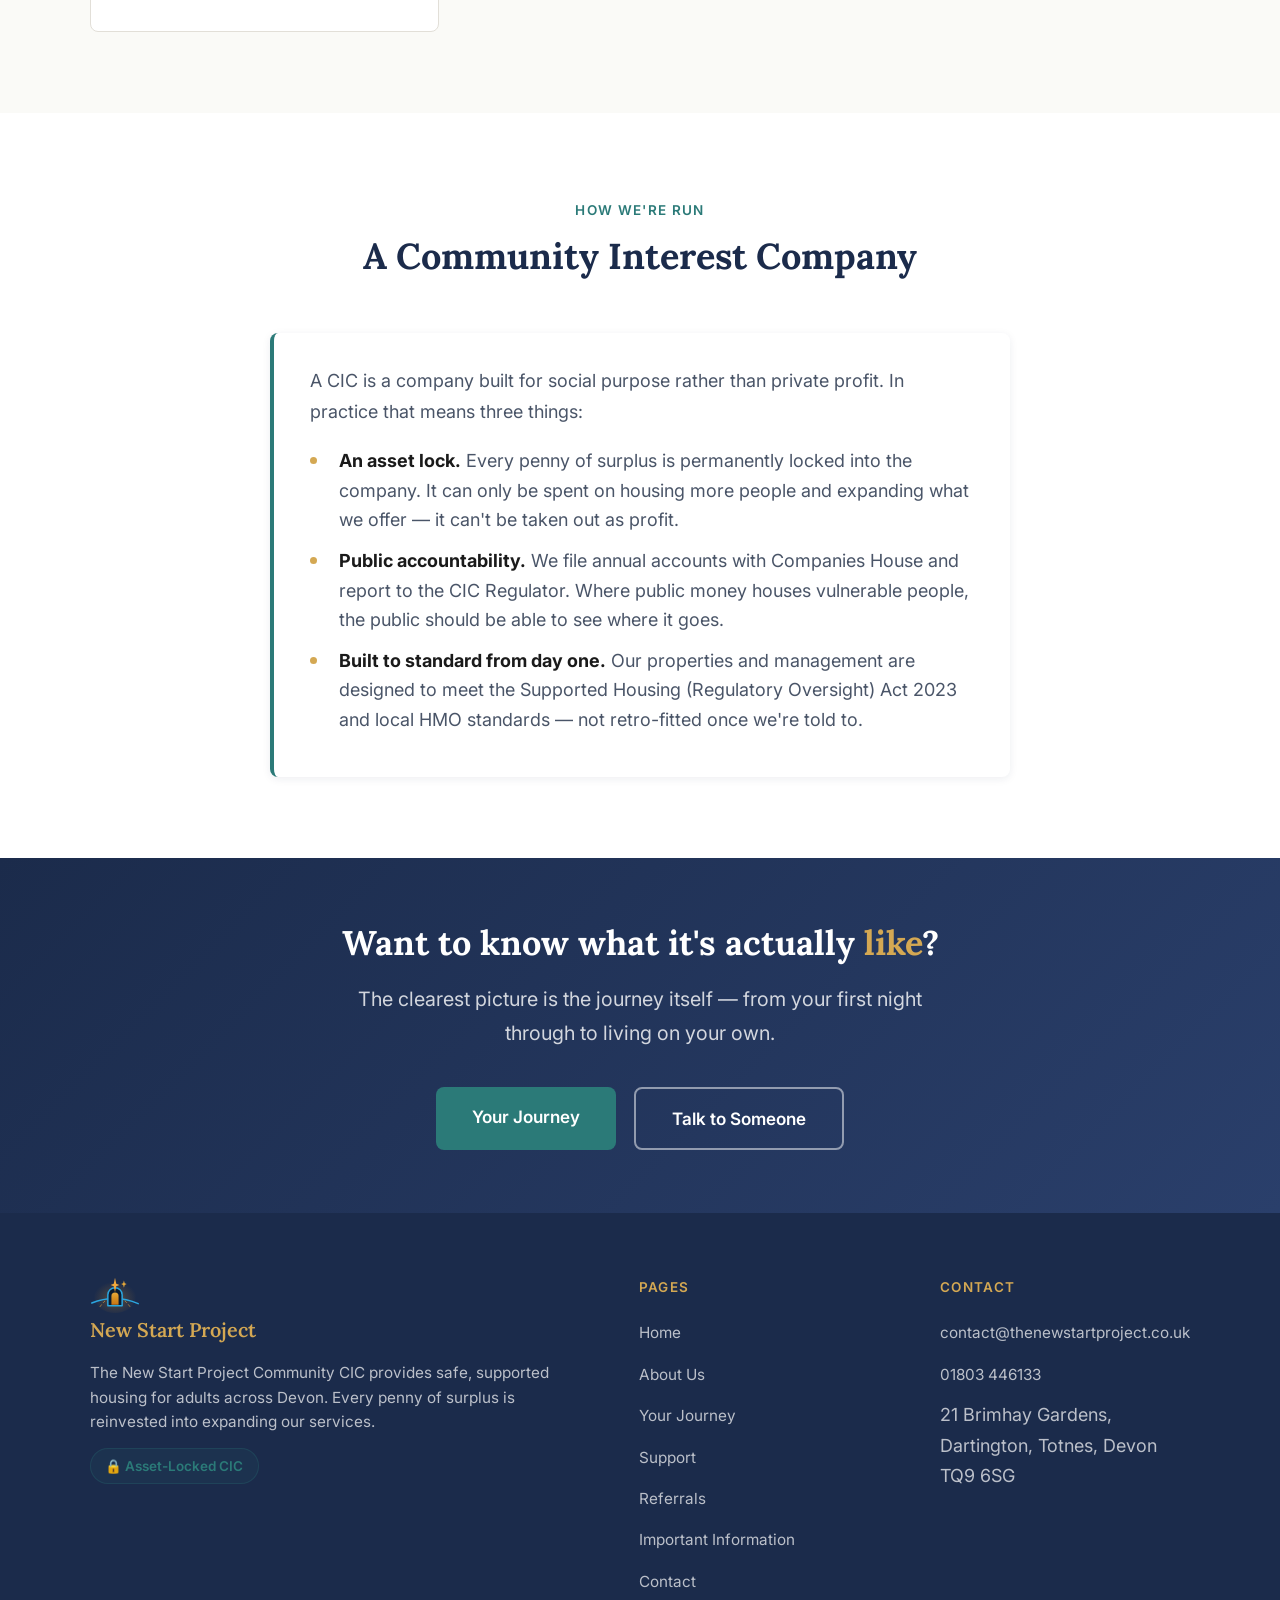
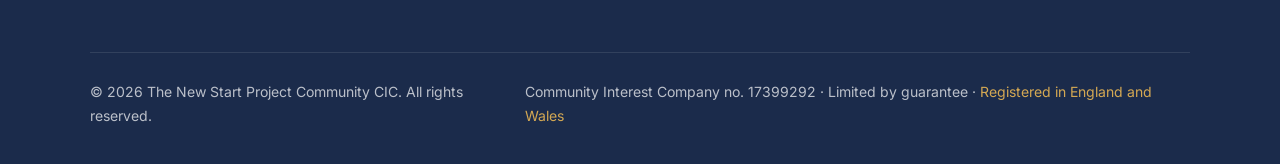
==== commit 27450c91: "Add files via upload" ====
--- a/about.html
+++ b/about.html
@@ -53,8 +53,8 @@
         </div>
         <div class="card">
           <div class="card-icon">🏠</div>
-          <h3>Homes, Not Hostels</h3>
-          <p>You should never feel watched, monitored or managed. You're an adult living in your own home. Support is there when you want it and when you need it — not imposed on you because a policy says so.</p>
+          <h3>A Place of Your Own</h3>
+          <p>You should never feel watched, monitored or managed. You are treated as an adult in your own space. Support is there when you want it and when you need it — not imposed on you because a policy says so.</p>
         </div>
         <div class="card">
           <div class="card-icon">🌱</div>
@@ -122,7 +122,7 @@
         <div class="card">
           <div class="card-icon">⚖️</div>
           <h3>Probation Services</h3>
-          <p>Devon &amp; Cornwall Probation, supporting people leaving prison into stable accommodation.</p>
+          <p>Devon &amp; Cornwall Probation, supporting people leaving prison into stable housing.</p>
         </div>
       </div>
     </div>
--- a/style.css
+++ b/style.css
@@ -719,3 +719,184 @@
   .splash-buttons { flex-direction: column; align-items: stretch; }
   .splash-cta, .splash-cta-outline { text-align: center; }
 }
+
+/* --- Referral form page (rf- prefix keeps it clear of site .card etc.) --- */
+.rf-wrap {
+  max-width: 820px;
+  margin: 0 auto;
+  padding: 0 20px 5rem;
+}
+.rf-card {
+  background: var(--white);
+  border: 1px solid var(--border);
+  border-radius: 14px;
+  padding: 1.75rem 1.6rem;
+  margin-top: 1.6rem;
+  box-shadow: 0 1px 2px rgba(20, 30, 55, 0.04);
+}
+.rf-card h2 {
+  color: var(--navy);
+  font-size: 1.16rem;
+  margin: 0 0 0.25rem;
+  display: flex;
+  align-items: center;
+  gap: 10px;
+}
+.rf-num {
+  display: inline-flex;
+  align-items: center;
+  justify-content: center;
+  width: 26px;
+  height: 26px;
+  background: var(--teal);
+  color: #FFFFFF;
+  border-radius: 50%;
+  font-size: 0.85rem;
+  font-weight: 700;
+  flex: 0 0 auto;
+}
+.rf-lead {
+  color: var(--text-secondary);
+  margin: 0.15rem 0 1.1rem;
+  font-size: 0.96rem;
+}
+.rf-card label,
+.rf-wrap fieldset legend {
+  display: block;
+  font-weight: 600;
+  color: var(--navy);
+  margin: 1rem 0 0.4rem;
+  font-size: 0.95rem;
+  padding: 0;
+}
+.rf-req { color: var(--teal); font-weight: 700; }
+.rf-wrap input[type=text],
+.rf-wrap input[type=email],
+.rf-wrap input[type=tel],
+.rf-wrap input[type=date],
+.rf-wrap select,
+.rf-wrap textarea {
+  width: 100%;
+  padding: 11px 13px;
+  border: 1px solid #CDD4DE;
+  border-radius: 9px;
+  font-family: inherit;
+  font-size: 1rem;
+  color: var(--text-primary);
+  background: var(--white);
+  box-sizing: border-box;
+}
+.rf-wrap input:focus,
+.rf-wrap select:focus,
+.rf-wrap textarea:focus {
+  outline: none;
+  border-color: var(--teal);
+  box-shadow: 0 0 0 3px rgba(43, 122, 120, 0.18);
+}
+.rf-wrap textarea { min-height: 96px; resize: vertical; }
+.rf-hint {
+  color: var(--text-light);
+  font-size: 0.86rem;
+  margin: 0.3rem 0 0;
+}
+.rf-grid2 {
+  display: grid;
+  grid-template-columns: 1fr 1fr;
+  gap: 0 18px;
+}
+@media (max-width: 560px) {
+  .rf-grid2 { grid-template-columns: 1fr; }
+}
+.rf-wrap fieldset { border: none; margin: 0; padding: 0; }
+.rf-checks { margin-top: 0.5rem; display: grid; gap: 9px; }
+.rf-checks label,
+.rf-consent label {
+  font-weight: 400;
+  color: var(--text-primary);
+  margin: 0;
+  display: flex;
+  gap: 10px;
+  align-items: flex-start;
+  font-size: 0.97rem;
+}
+.rf-checks input,
+.rf-consent input {
+  margin-top: 4px;
+  flex: 0 0 auto;
+  width: 17px;
+  height: 17px;
+  accent-color: var(--navy);
+}
+.rf-consent {
+  background: var(--warm-card);
+  border: 1px solid var(--border);
+  border-radius: 11px;
+  padding: 1.1rem 1.1rem 1.25rem;
+  margin-top: 0.5rem;
+}
+.rf-note {
+  color: var(--text-secondary);
+  font-size: 0.9rem;
+  margin: 0 0 0.85rem;
+}
+.rf-privacy {
+  color: var(--text-light);
+  font-size: 0.85rem;
+  margin-top: 1.1rem;
+  border-top: 1px solid var(--border);
+  padding-top: 0.9rem;
+}
+.rf-req-note {
+  color: var(--text-light);
+  font-size: 0.86rem;
+  margin-top: 1.25rem;
+}
+.rf-actions { margin-top: 1.6rem; text-align: center; }
+.rf-submit {
+  background: var(--teal);
+  color: #FFFFFF;
+  border: none;
+  font-family: inherit;
+  font-weight: 700;
+  font-size: 1.05rem;
+  padding: 15px 42px;
+  border-radius: 10px;
+  cursor: pointer;
+}
+.rf-submit:hover { background: var(--teal-light); }
+.rf-submit:disabled { opacity: 0.6; cursor: default; }
+.rf-err {
+  color: #B3261E;
+  font-size: 0.88rem;
+  margin-top: 0.35rem;
+  display: none;
+}
+.rf-field-error input,
+.rf-field-error select,
+.rf-field-error textarea { border-color: #B3261E; }
+.rf-field-error .rf-err { display: block; }
+#formStatus {
+  text-align: center;
+  margin-top: 1rem;
+  font-weight: 600;
+  display: none;
+  max-width: 620px;
+  margin-left: auto;
+  margin-right: auto;
+}
+#formStatus a { color: inherit; }
+.rf-success { display: none; text-align: center; padding: 1.5rem 0.75rem; }
+.rf-tick {
+  width: 60px;
+  height: 60px;
+  border-radius: 50%;
+  background: var(--teal);
+  color: #FFFFFF;
+  display: inline-flex;
+  align-items: center;
+  justify-content: center;
+  font-size: 2rem;
+  margin-bottom: 0.9rem;
+}
+.rf-success h2 { color: var(--navy); margin: 0 0 0.5rem; justify-content: center; }
+.rf-success p { color: var(--text-secondary); max-width: 520px; margin: 0 auto; }
